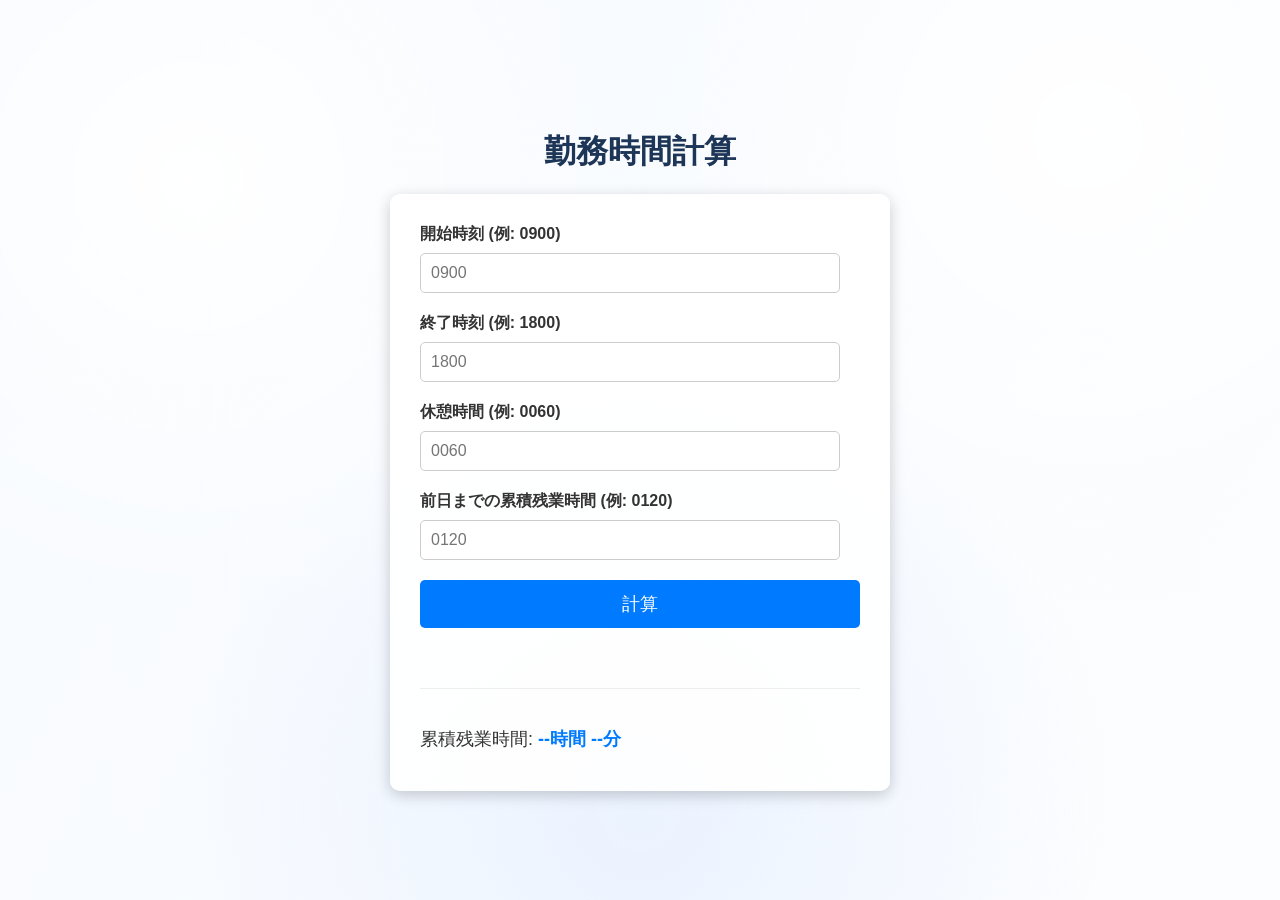
==== index.html @ cc7eb1ef "fix github page" ====
<!DOCTYPE html>
<html lang="ja">
<head>
    <meta charset="UTF-8">
    <meta name="viewport" content="width=device-width, initial-scale=1.0">
    <title>勤務時間計算</title>
    <link rel="stylesheet" href="style.css">
</head>
<body>
    <div class="background-overlay"></div>
    <div class="container">
        <h1>勤務時間計算</h1>
        <div class="input-card">
            <div class="input-group">
                <label for="startTime">開始時刻 (例: 0900)</label>
                <input type="text" id="startTime" maxlength="4" placeholder="0900">
            </div>
            <div class="input-group">
                <label for="endTime">終了時刻 (例: 1800)</label>
                <input type="text" id="endTime" maxlength="4" placeholder="1800">
            </div>
            <div class="input-group">
                <label for="breakTime">休憩時間 (例: 0060)</label>
                <input type="text" id="breakTime" maxlength="4" placeholder="0060">
            </div>
            <div class="input-group">
                <label for="cumulativeOvertime">前日までの累積残業時間 (例: 0120)</label>
                <input type="text" id="cumulativeOvertime" maxlength="4" placeholder="0120">
            </div>
            <button id="calculateButton" type="button">計算</button>
            <div id="errorMessage" class="error-message" role="alert" aria-live="polite"></div>
            <div class="results">
                <p>累積残業時間: <span id="totalCumulativeOvertime">--時間 --分</span></p>
            </div>
        </div>
    </div>
    <script src="script.js"></script>
</body>
</html>
---- style.css ----
body {
    margin: 0;
    font-family: 'Segoe UI', Tahoma, Geneva, Verdana, sans-serif;
    background:
        linear-gradient(rgba(255, 255, 255, 0.62), rgba(255, 255, 255, 0.62)),
        url('https://images.unsplash.com/photo-1497366811353-6870744d04b2?auto=format&fit=crop&w=1920&q=80'),
        linear-gradient(120deg, rgba(231, 241, 255, 0.9), rgba(248, 251, 255, 0.95)),
        repeating-linear-gradient(
            90deg,
            rgba(255, 255, 255, 0.35) 0,
            rgba(255, 255, 255, 0.35) 120px,
            rgba(241, 246, 255, 0.5) 120px,
            rgba(241, 246, 255, 0.5) 240px
        );
    background-size: cover, cover, cover, auto;
    background-position: center, center, center, center;
    background-attachment: fixed, fixed, fixed, fixed;
    display: flex;
    justify-content: center;
    align-items: center;
    min-height: 100vh;
    padding: 20px;
    box-sizing: border-box;
    position: relative;
    overflow: hidden;
}

.background-overlay {
    position: fixed;
    inset: 0;
    background:
        radial-gradient(circle at 15% 20%, rgba(255, 255, 255, 0.9) 0, transparent 35%),
        radial-gradient(circle at 85% 15%, rgba(255, 255, 255, 0.85) 0, transparent 35%),
        radial-gradient(circle at 50% 90%, rgba(222, 235, 255, 0.55) 0, transparent 45%);
    pointer-events: none;
    z-index: 0;
}

.container {
    text-align: center;
    width: 100%;
    max-width: 500px;
    position: relative;
    z-index: 1;
}

h1 {
    color: #1d3557;
    margin-bottom: 20px;
    text-shadow: 0 1px 0 rgba(255, 255, 255, 0.8);
}

.input-card {
    background-color: rgba(255, 255, 255, 0.9); /* Translucent white */
    padding: 30px;
    border-radius: 10px;
    box-shadow: 0 4px 15px rgba(0, 0, 0, 0.2);
}

.input-group {
    margin-bottom: 20px;
    text-align: left;
}

.input-group label {
    display: block;
    margin-bottom: 8px;
    font-weight: bold;
    color: #333;
}

.input-group input[type="text"] {
    width: calc(100% - 20px);
    padding: 10px;
    border: 1px solid #ccc;
    border-radius: 5px;
    font-size: 16px;
    box-sizing: border-box;
}

button {
    background-color: #007bff;
    color: white;
    padding: 12px 25px;
    border: none;
    border-radius: 5px;
    font-size: 18px;
    cursor: pointer;
    transition: background-color 0.3s ease;
    width: 100%;
    box-sizing: border-box;
}

button:hover {
    background-color: #0056b3;
}

.error-message {
    color: #dc3545;
    margin-top: 15px;
    font-weight: bold;
    min-height: 20px; /* Reserve space for error message */
}

.results {
    margin-top: 25px;
    padding-top: 20px;
    border-top: 1px solid #eee;
    text-align: left;
}

.results p {
    font-size: 18px;
    color: #333;
    margin-bottom: 10px;
}

.results span {
    font-weight: bold;
    color: #007bff;
}

/* Responsive adjustments */
@media (max-width: 600px) {
    .input-card {
        padding: 20px;
    }

    h1 {
        font-size: 28px;
    }

    button {
        padding: 10px 20px;
        font-size: 16px;
    }
}
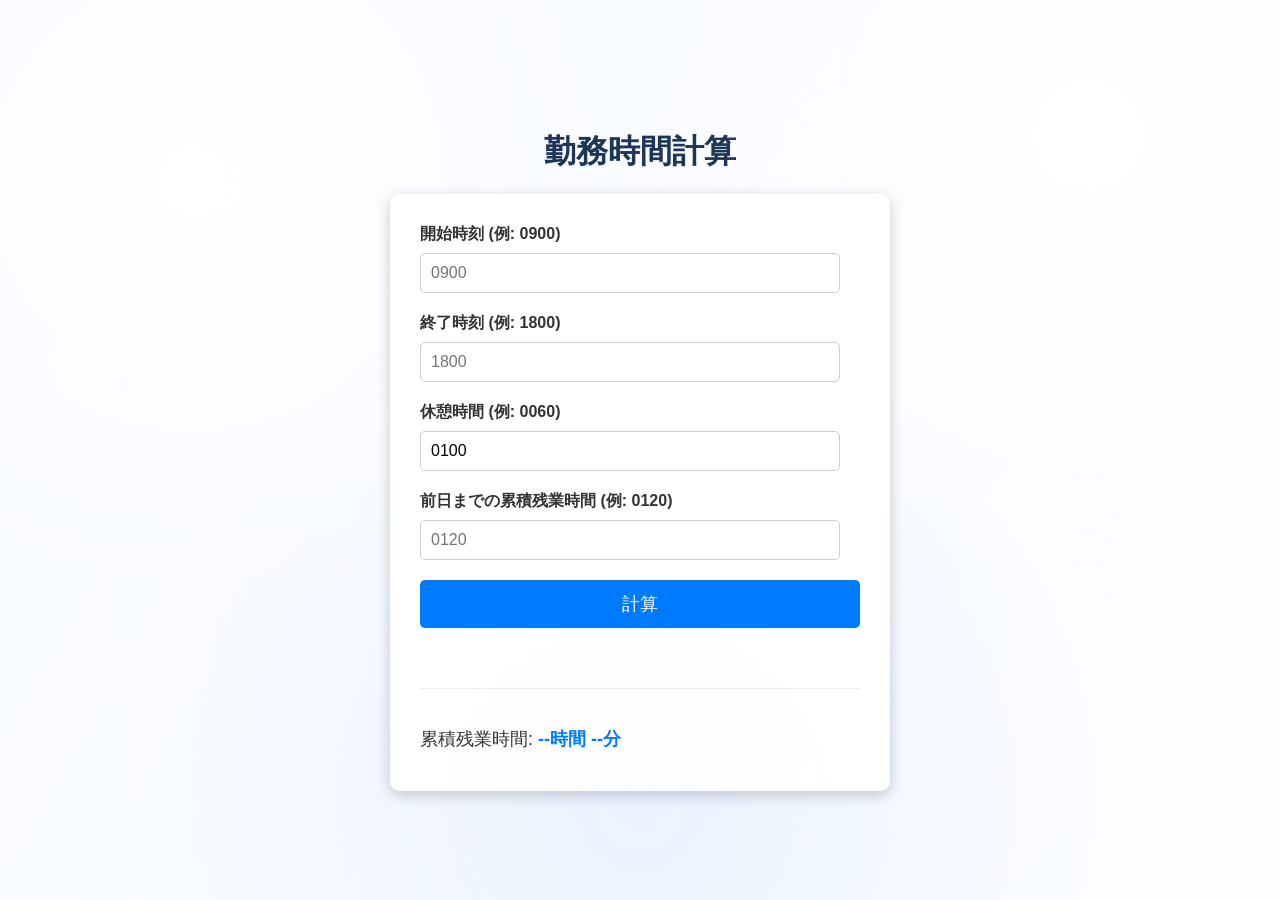
==== commit c52707a3: "fix github page" ====
--- a/index.html
+++ b/index.html
@@ -21,7 +21,7 @@
             </div>
             <div class="input-group">
                 <label for="breakTime">休憩時間 (例: 0060)</label>
-                <input type="text" id="breakTime" maxlength="4" placeholder="0060">
+                <input type="text" id="breakTime" maxlength="4" value="0100">
             </div>
             <div class="input-group">
                 <label for="cumulativeOvertime">前日までの累積残業時間 (例: 0120)</label>
